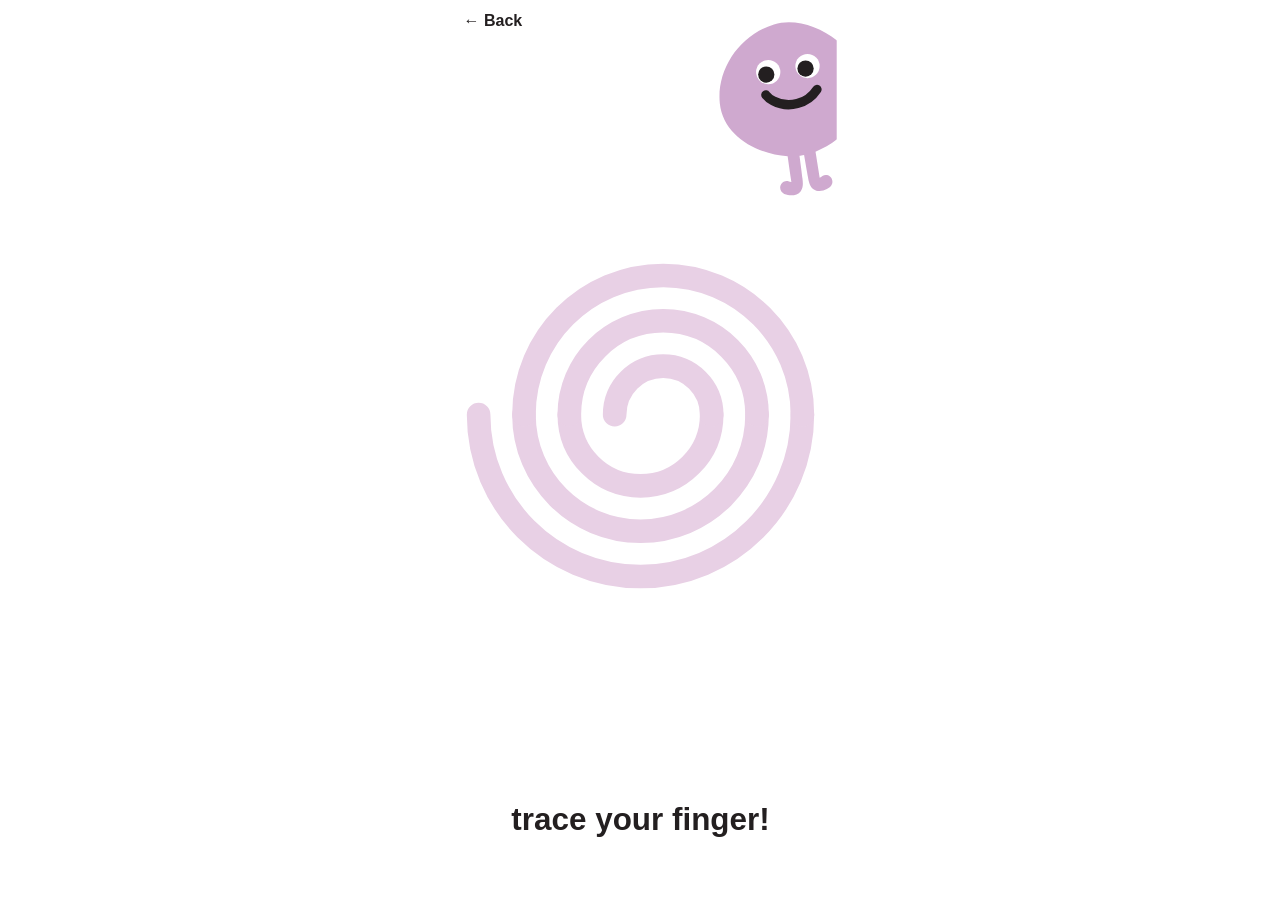
==== game1.html @ 283e2265 "Initial commit" ====
<!DOCTYPE html>
<html lang="en">
<head>
  <meta charset="UTF-8">
  <meta name="viewport" content="width=393">
  <title>Game 1</title>
  <link rel="icon" type="image/svg+xml" href="icon.svg">
  <link rel="apple-touch-icon" href="appicon.png">
  <link rel="manifest" href="manifest.json">
  <link rel="stylesheet" href="game1.css">
</head>
<body>
  <div class="game-content">
  <a class="back-btn" href="index.html">← Back</a>
    <svg id="Layer_1" data-name="Layer 1" xmlns="http://www.w3.org/2000/svg" xmlns:xlink="http://www.w3.org/1999/xlink" viewBox="0 0 294.48 639.36">
  <defs>
    <style>
      .g1-cls-1, .g1-cls-2, .g1-cls-3 {
        fill: none;
      }

      .g1-cls-4, .g1-cls-5 {
        fill: #231f20;
      }

      .g1-cls-6 {
        fill: #cfa9cf;
      }

      .g1-cls-7 {
        letter-spacing: 0em;
      }

      .g1-cls-8 {
        fill: #fff;
      }

      .g1-cls-2 {
        stroke: #e8d0e5;
        stroke-width: 17.72px;
      }

      .g1-cls-2, .g1-cls-3 {
        stroke-linecap: round;
        stroke-miterlimit: 10;
      }

      .g1-cls-5 {
        font-family: -apple-system, BlinkMacSystemFont, 'Segoe UI', sans-serif;
        font-size: 23.58px;
        font-weight: 800;
      }

      .g1-cls-9 {
        letter-spacing: -.03em;
      }

      .g1-cls-10 {
        letter-spacing: 0em;
      }

      .g1-cls-3 {
        stroke: #231f20;
        stroke-width: 7px;
      }

      .g1-cls-11 {
        clip-path: url(#g1-clippath);
      }

      .g1-cls-12 {
        letter-spacing: 0em;
      }

      .g1-cls-13 {
        letter-spacing: 0em;
      }
    </style>
    <clipPath id="g1-clippath">
      <rect class="g1-cls-1" x="0" y="0" width="294.48" height="639.36"/>
    </clipPath>
  </defs>
  <g class="g1-cls-11">
    <g>
      <path class="g1-cls-2" d="M268.72,311.17c0,67.09-54.39,121.48-121.48,121.48s-121.48-54.39-121.48-121.48"/>
      <path class="g1-cls-2" d="M234.69,311.17c0,48.3-39.15,87.45-87.45,87.45s-87.45-39.15-87.45-87.45"/>
      <path class="g1-cls-2" d="M200.66,311.17c0,29.5-23.92,53.42-53.42,53.42s-53.42-23.92-53.42-53.42"/>
      <path class="g1-cls-2" d="M59.79,311.17c0-57.7,46.77-104.47,104.47-104.47,57.7,0,104.47,46.77,104.47,104.47"/>
      <path class="g1-cls-2" d="M93.82,311.17c0-38.9,31.53-70.44,70.44-70.44,38.9,0,70.44,31.53,70.44,70.44"/>
      <path class="g1-cls-2" d="M127.85,311.17c0-20.11,16.3-36.4,36.4-36.4,20.11,0,36.4,16.3,36.4,36.4"/>
    </g>
    <text class="g1-cls-5" transform="translate(147.24 623.01)" text-anchor="middle">trace your finger!</text>
    <g>
      <path class="g1-cls-6" d="M257.65,117.18c1.15,8.16,2.5,17.14,2.83,19.42-.81-.02-1.55-.41-2.33-.61-1.95-.49-4.17.35-5.3,2.01-1.13,1.67-1.09,4.04.08,5.67,1.13,1.56,3.06,2.33,4.95,2.68,3.48.65,7.53-.07,9.63-2.91,2.03-2.74,1.67-6.5,1.22-9.88-.12-.9-1.11-9.03-2.2-16.71.45-.05.91-.12,1.36-.19.71-.11,1.41-.23,2.11-.37,1.26,7.66,2.77,15.74,2.92,16.63.58,3.36,1.37,7.06,4.13,9.06,2.86,2.09,6.94,1.55,10.06-.11,1.69-.91,3.31-2.22,3.92-4.04.64-1.91-.04-4.18-1.62-5.43-1.58-1.25-3.94-1.39-5.66-.33-.69.42-1.27,1.02-2.04,1.28-.37-2.3-1.78-11.37-3.14-19.55,21.25-8.32,39.48-29.16,35.88-52.67-4.18-27.23-40.63-50.78-67.07-42.78-26.37,7.98-43.17,34.34-40.62,59.29,2.44,23.93,27.78,38.31,50.88,39.54Z"/>
      <g>
        <g>
          <circle class="g1-cls-8" cx="272.57" cy="49.55" r="9.11"/>
          <circle class="g1-cls-4" cx="271.1" cy="51.46" r="6.11"/>
        </g>
        <g>
          <circle class="g1-cls-8" cx="243.09" cy="54.07" r="9.11"/>
          <circle class="g1-cls-4" cx="241.62" cy="55.98" r="6.11"/>
        </g>
      </g>
      <path class="g1-cls-3" d="M279.66,67.12c-3.39,5.19-8.75,9.05-14.74,10.62-5.99,1.57-12.56.83-18.05-2.03-2.12-1.1-4.11-2.54-5.55-4.44"/>
    </g>
  </g>
</svg>
  </div>
  <script src="game1.js" defer></script>
</body>
</html>
---- game1.css ----
* {
  margin: 0;
  padding: 0;
  box-sizing: border-box;
}

html {
  background: #fff;
}

body {
  width: 393px;
  margin: 0 auto;
  min-height: 852px;
  background: #fff;
  overflow-x: hidden;
  font-family: -apple-system, BlinkMacSystemFont, 'Segoe UI', sans-serif;
}

.game-content {
  position: relative;
  width: 393px;
  height: 852px;
  display: flex;
  align-items: center;
  justify-content: center;
}

.game-content svg {
  display: block;
  width: 393px;
  height: 852px;
}

#Layer_1 {
  touch-action: none;
  user-select: none;
  cursor: crosshair;
}

.back-btn {
  position: absolute;
  top: 0;
  left: 0;
  z-index: 10;
  display: inline-block;
  padding: 12px 20px;
  color: #231f20;
  text-decoration: none;
  font-size: 16px;
  font-weight: bold;
}
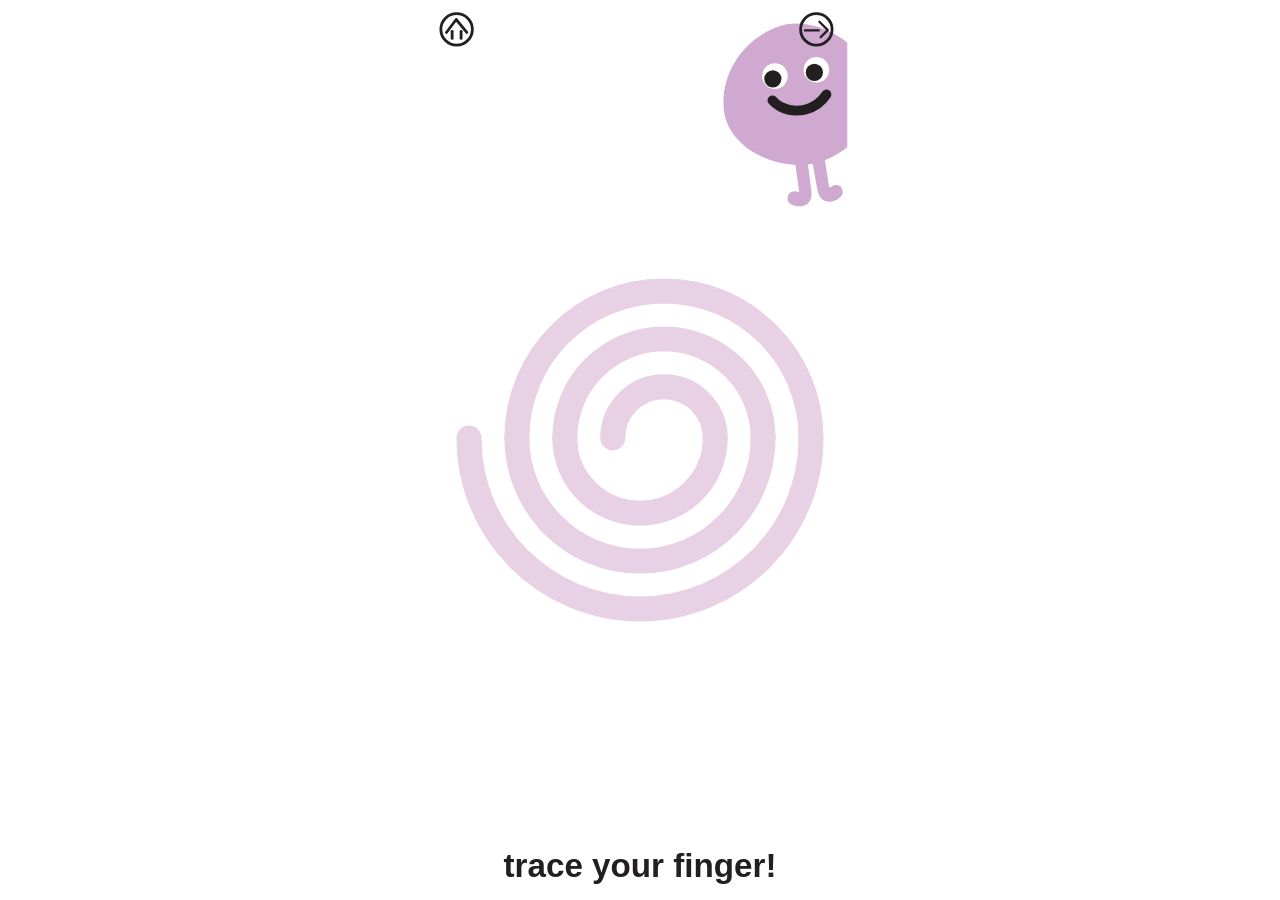
==== commit b0c73e8a: "changes" ====
--- a/game1.html
+++ b/game1.html
@@ -2,7 +2,7 @@
 <html lang="en">
 <head>
   <meta charset="UTF-8">
-  <meta name="viewport" content="width=393">
+  <meta name="viewport" content="width=device-width, initial-scale=1">
   <title>Game 1</title>
   <link rel="icon" type="image/svg+xml" href="icon.svg">
   <link rel="apple-touch-icon" href="appicon.png">
@@ -11,7 +11,6 @@
 </head>
 <body>
   <div class="game-content">
-  <a class="back-btn" href="index.html">← Back</a>
     <svg id="Layer_1" data-name="Layer 1" xmlns="http://www.w3.org/2000/svg" xmlns:xlink="http://www.w3.org/1999/xlink" viewBox="0 0 294.48 639.36">
   <defs>
     <style>
@@ -105,8 +104,36 @@
       <path class="g1-cls-3" d="M279.66,67.12c-3.39,5.19-8.75,9.05-14.74,10.62-5.99,1.57-12.56.83-18.05-2.03-2.12-1.1-4.11-2.54-5.55-4.44"/>
     </g>
   </g>
+      <!-- ── NAV BUTTONS ── -->
+      <a href="index.html" class="nav-btn">
+        <circle class="nav-circle" cx="16.96" cy="20.9" r="16"/>
+        <circle class="nav-stroke" cx="16.96" cy="20.9" r="11.18"/>
+        <polyline class="nav-stroke" points="9.71 23.07 16.66 13.85 24.21 23.07"/>
+        <line class="nav-stroke" x1="13.78" y1="22.25" x2="13.78" y2="27.3"/>
+        <line class="nav-stroke" x1="20.14" y1="22.25" x2="20.14" y2="27.3"/>
+      </a>
+      <a class="nav-btn" href="" id="nav-refresh">
+        <circle class="nav-circle" cx="272.51" cy="20.9" r="16"/>
+        <circle class="nav-stroke" cx="272.51" cy="20.9" r="11.18"/>
+        <line class="nav-icon" x1="264.39" y1="21.59" x2="274.26" y2="21.59"/>
+        <polyline class="nav-icon" points="274.67 15.41 280.63 21.37 275.61 26.38"/>
+      </a>
 </svg>
   </div>
   <script src="game1.js" defer></script>
+  <script>
+  (function() {
+    var btn = document.getElementById('nav-refresh');
+    if (!btn) return;
+    btn.addEventListener('click', function(e) {
+      e.preventDefault();
+      var all = [1,2,3,4,5,6,7];
+      var m = location.pathname.match(/game(\d+)/);
+      var cur = m ? parseInt(m[1]) : 0;
+      var choices = all.filter(function(n) { return n !== cur; });
+      location.href = 'game' + choices[Math.floor(Math.random() * choices.length)] + '.html';
+    });
+  })();
+  </script>
 </body>
 </html>
--- a/game1.css
+++ b/game1.css
@@ -9,27 +9,24 @@
 }
 
 body {
-  width: 393px;
+  width: 100%;
+  max-width: 430px;
   margin: 0 auto;
-  min-height: 852px;
   background: #fff;
-  overflow-x: hidden;
+  overflow: hidden;
   font-family: -apple-system, BlinkMacSystemFont, 'Segoe UI', sans-serif;
 }
 
 .game-content {
   position: relative;
-  width: 393px;
-  height: 852px;
-  display: flex;
-  align-items: center;
-  justify-content: center;
+  width: 100%;
+  height: 100dvh;
 }
 
 .game-content svg {
+  width: 100%;
+  height: 100%;
   display: block;
-  width: 393px;
-  height: 852px;
 }
 
 #Layer_1 {
@@ -38,15 +35,31 @@
   cursor: crosshair;
 }
 
-.back-btn {
-  position: absolute;
-  top: 0;
-  left: 0;
-  z-index: 10;
-  display: inline-block;
-  padding: 12px 20px;
-  color: #231f20;
-  text-decoration: none;
-  font-size: 16px;
-  font-weight: bold;
+/* ── Nav buttons ── */
+.nav-btn   { cursor: pointer; }
+.nav-circle { fill: transparent; }
+.nav-stroke {
+  fill: none;
+  stroke: #231f20;
+  stroke-width: 2px;
+  stroke-linecap: round;
+  stroke-linejoin: round;
 }
+.nav-icon {
+  fill: none;
+  stroke: #231f20;
+  stroke-width: 1.63px;
+  stroke-linecap: round;
+  stroke-linejoin: round;
+}
+
+/* ── iPhone responsive ── */
+@media (max-width: 375px) {
+  body { max-width: 375px; }
+}
+@media (min-width: 390px) {
+  body { max-width: 393px; }
+}
+@media (min-width: 428px) {
+  body { max-width: 430px; }
+}
